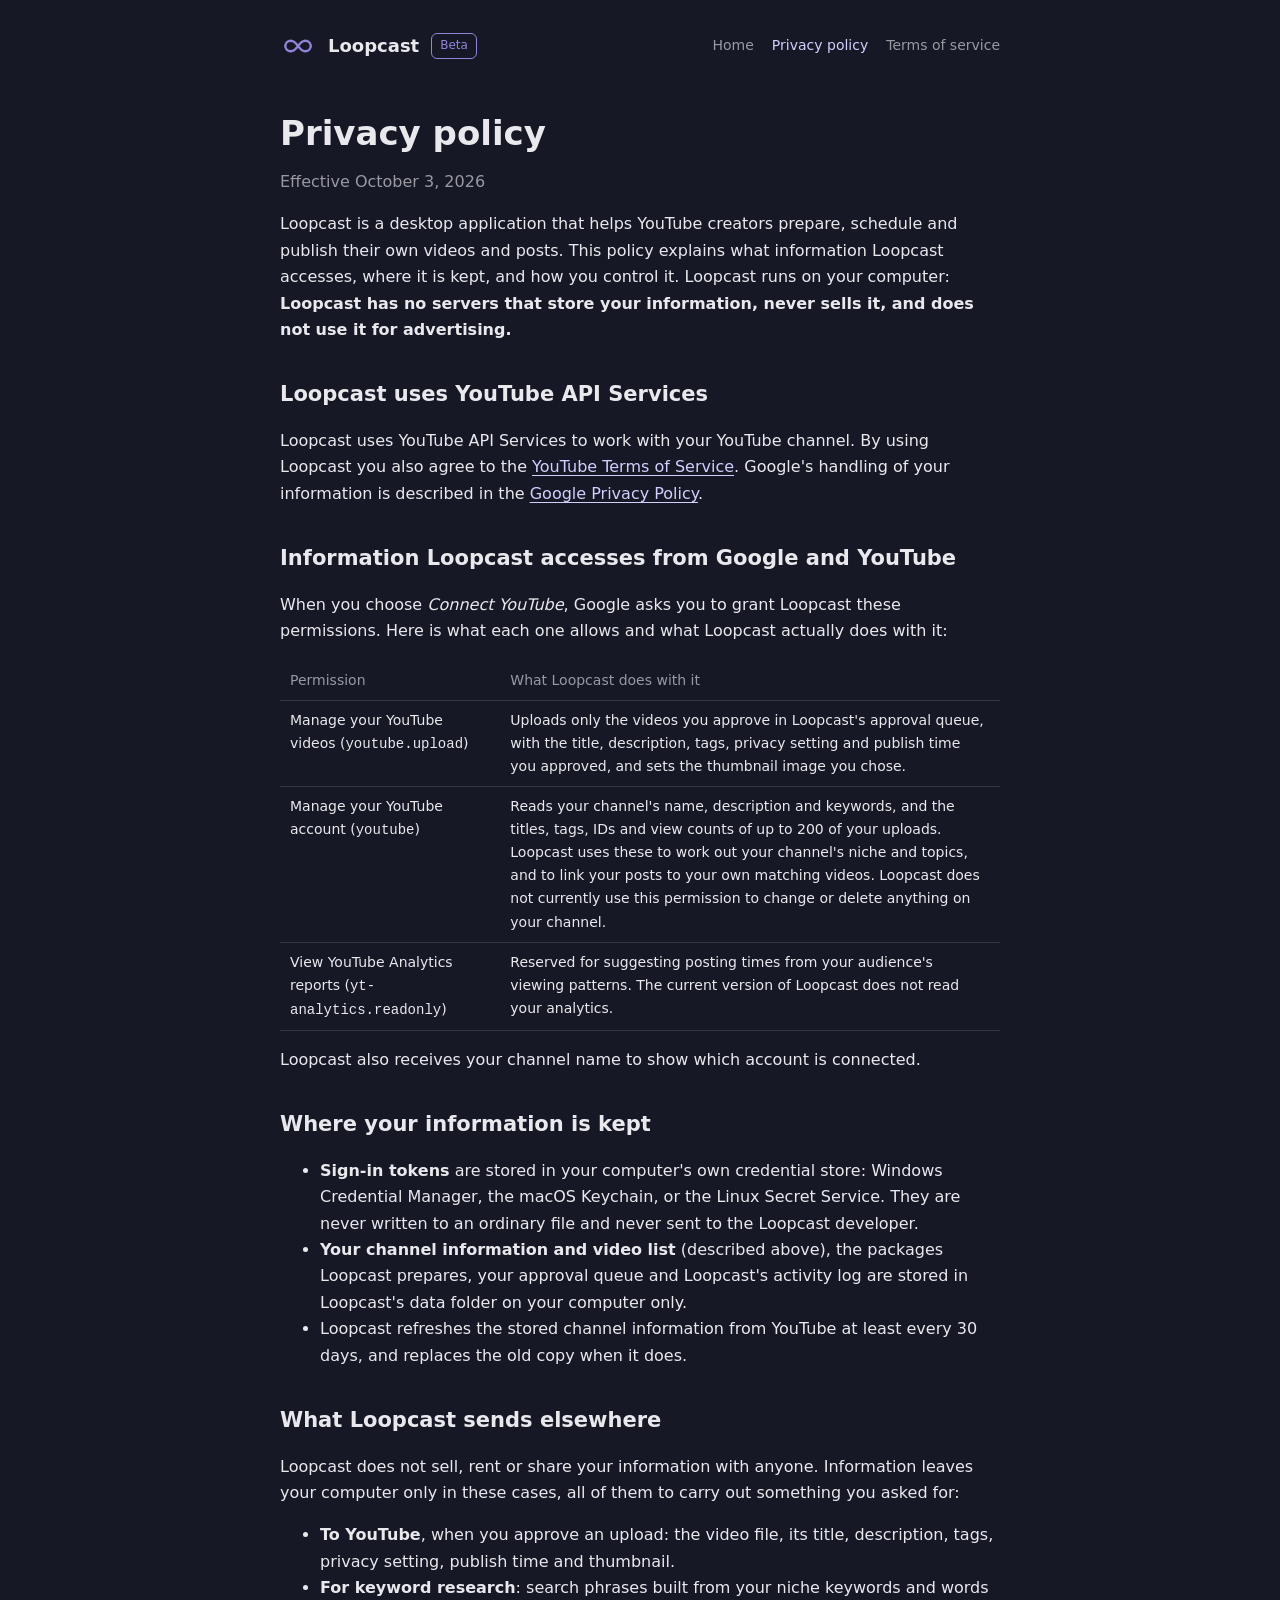
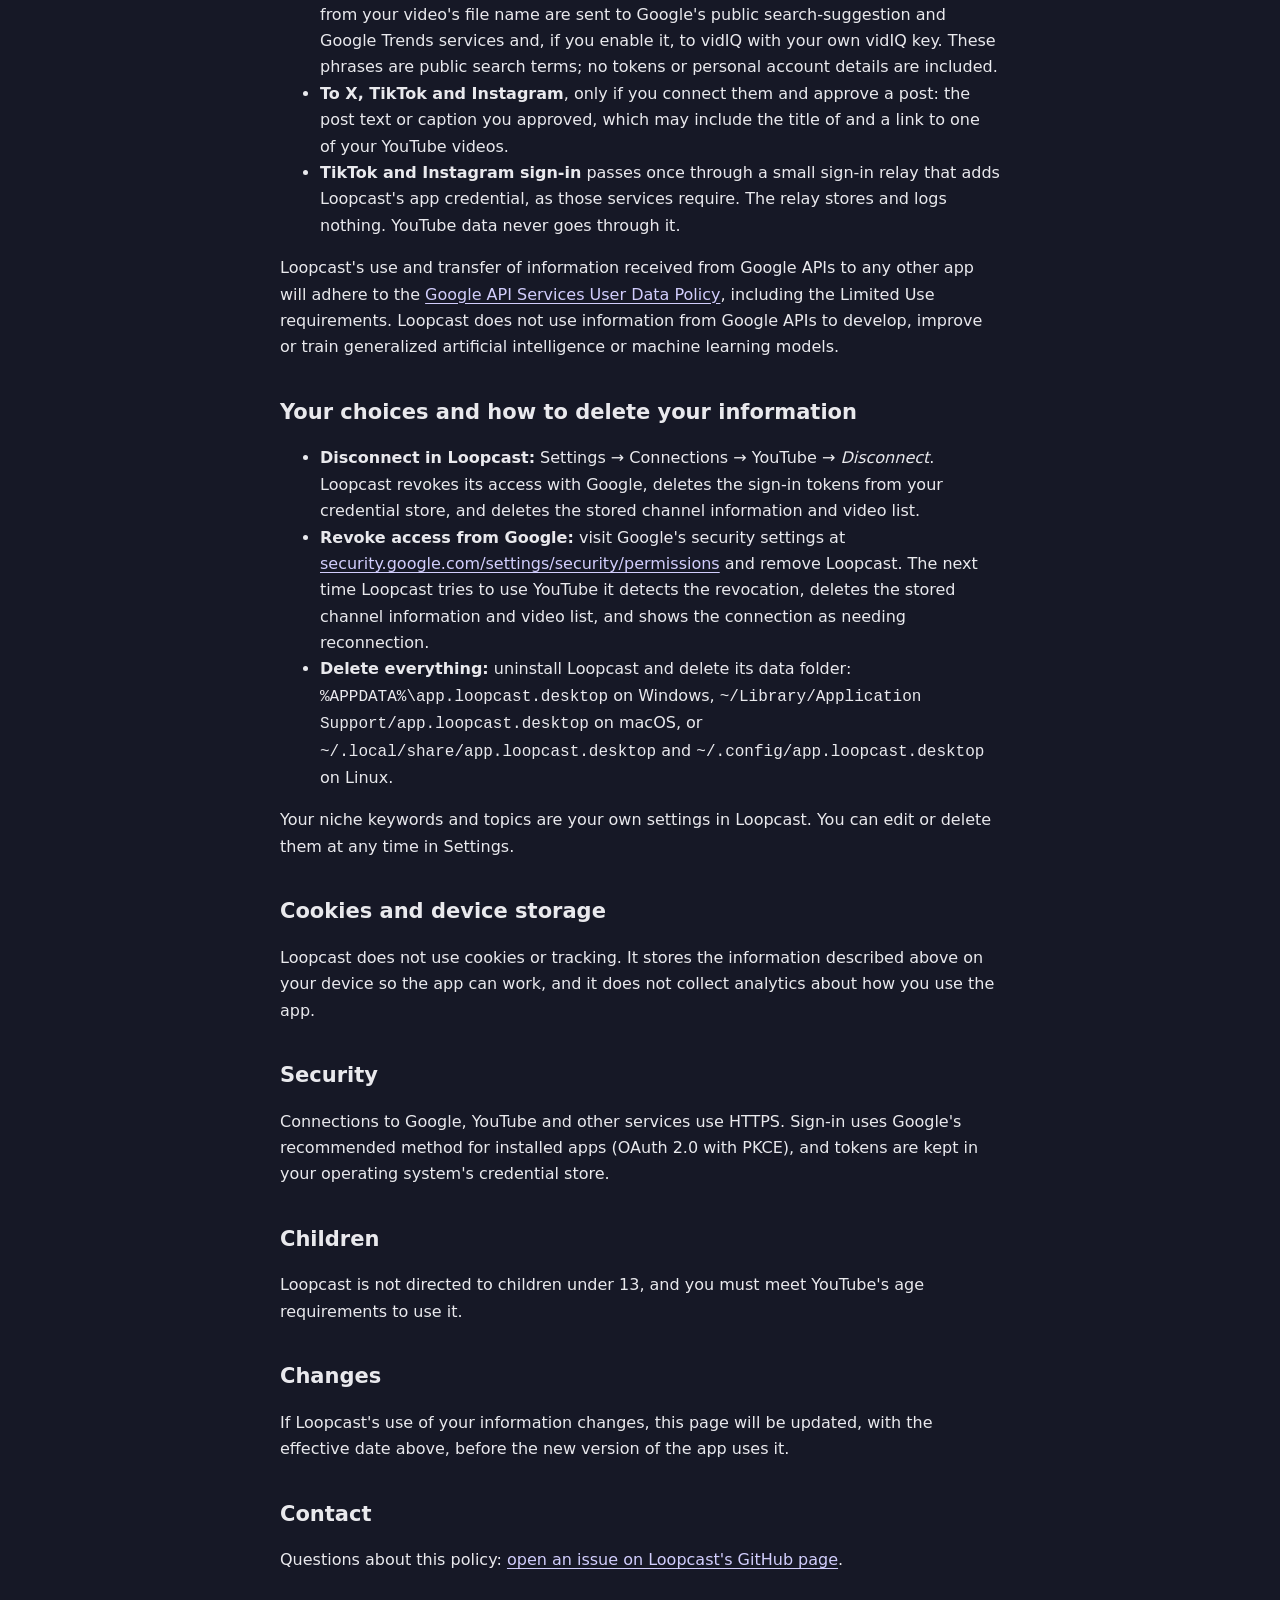
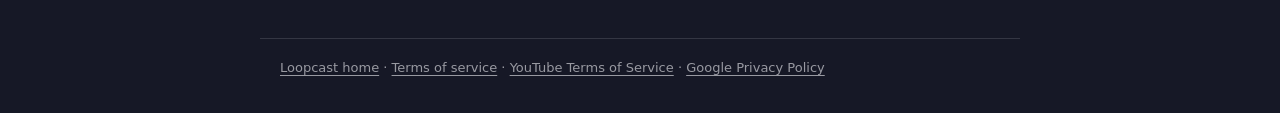
==== docs/privacy/index.html @ 0254b3d3 "Add homepage, privacy policy and terms of service for GitHub Pages Co-Authored-By: Claude Opus 5.5 <" ====
<!doctype html>
<html lang="en">
<head>
<meta charset="utf-8">
<meta name="viewport" content="width=device-width, initial-scale=1">
<title>Privacy policy: Loopcast</title>
<link rel="icon" href="../loopcast-logo-120.png">
<link rel="stylesheet" href="../style.css">
</head>
<body>
<header>
  <img src="../loopcast-logo-120.png" alt="Loopcast logo">
  <a class="name" href="../">Loopcast</a> <span class="beta">Beta</span>
  <nav><a href="../">Home</a><a href="./" aria-current="page">Privacy policy</a><a href="../terms/">Terms of service</a></nav>
</header>
<main>
  <h1>Privacy policy</h1>
  <p class="muted">Effective October 3, 2026</p>

  <p>Loopcast is a desktop application that helps YouTube creators prepare, schedule and publish their own videos and posts. This policy explains what information Loopcast accesses, where it is kept, and how you control it. Loopcast runs on your computer: <strong>Loopcast has no servers that store your information, never sells it, and does not use it for advertising.</strong></p>

  <h2>Loopcast uses YouTube API Services</h2>
  <p>Loopcast uses YouTube API Services to work with your YouTube channel. By using Loopcast you also agree to the <a href="https://www.youtube.com/t/terms">YouTube Terms of Service</a>. Google's handling of your information is described in the <a href="http://www.google.com/policies/privacy">Google Privacy Policy</a>.</p>

  <h2>Information Loopcast accesses from Google and YouTube</h2>
  <p>When you choose <em>Connect YouTube</em>, Google asks you to grant Loopcast these permissions. Here is what each one allows and what Loopcast actually does with it:</p>
  <table>
    <tr><th>Permission</th><th>What Loopcast does with it</th></tr>
    <tr><td>Manage your YouTube videos (<code>youtube.upload</code>)</td><td>Uploads only the videos you approve in Loopcast's approval queue, with the title, description, tags, privacy setting and publish time you approved, and sets the thumbnail image you chose.</td></tr>
    <tr><td>Manage your YouTube account (<code>youtube</code>)</td><td>Reads your channel's name, description and keywords, and the titles, tags, IDs and view counts of up to 200 of your uploads. Loopcast uses these to work out your channel's niche and topics, and to link your posts to your own matching videos. Loopcast does not currently use this permission to change or delete anything on your channel.</td></tr>
    <tr><td>View YouTube Analytics reports (<code>yt-analytics.readonly</code>)</td><td>Reserved for suggesting posting times from your audience's viewing patterns. The current version of Loopcast does not read your analytics.</td></tr>
  </table>
  <p>Loopcast also receives your channel name to show which account is connected.</p>

  <h2>Where your information is kept</h2>
  <ul>
    <li><strong>Sign-in tokens</strong> are stored in your computer's own credential store: Windows Credential Manager, the macOS Keychain, or the Linux Secret Service. They are never written to an ordinary file and never sent to the Loopcast developer.</li>
    <li><strong>Your channel information and video list</strong> (described above), the packages Loopcast prepares, your approval queue and Loopcast's activity log are stored in Loopcast's data folder on your computer only.</li>
    <li>Loopcast refreshes the stored channel information from YouTube at least every 30 days, and replaces the old copy when it does.</li>
  </ul>

  <h2>What Loopcast sends elsewhere</h2>
  <p>Loopcast does not sell, rent or share your information with anyone. Information leaves your computer only in these cases, all of them to carry out something you asked for:</p>
  <ul>
    <li><strong>To YouTube</strong>, when you approve an upload: the video file, its title, description, tags, privacy setting, publish time and thumbnail.</li>
    <li><strong>For keyword research</strong>: search phrases built from your niche keywords and words from your video's file name are sent to Google's public search-suggestion and Google Trends services and, if you enable it, to vidIQ with your own vidIQ key. These phrases are public search terms; no tokens or personal account details are included.</li>
    <li><strong>To X, TikTok and Instagram</strong>, only if you connect them and approve a post: the post text or caption you approved, which may include the title of and a link to one of your YouTube videos.</li>
    <li><strong>TikTok and Instagram sign-in</strong> passes once through a small sign-in relay that adds Loopcast's app credential, as those services require. The relay stores and logs nothing. YouTube data never goes through it.</li>
  </ul>
  <p>Loopcast's use and transfer of information received from Google APIs to any other app will adhere to the <a href="https://developers.google.com/terms/api-services-user-data-policy">Google API Services User Data Policy</a>, including the Limited Use requirements. Loopcast does not use information from Google APIs to develop, improve or train generalized artificial intelligence or machine learning models.</p>

  <h2>Your choices and how to delete your information</h2>
  <ul>
    <li><strong>Disconnect in Loopcast:</strong> Settings → Connections → YouTube → <em>Disconnect</em>. Loopcast revokes its access with Google, deletes the sign-in tokens from your credential store, and deletes the stored channel information and video list.</li>
    <li><strong>Revoke access from Google:</strong> visit Google's security settings at <a href="https://security.google.com/settings/security/permissions">security.google.com/settings/security/permissions</a> and remove Loopcast. The next time Loopcast tries to use YouTube it detects the revocation, deletes the stored channel information and video list, and shows the connection as needing reconnection.</li>
    <li><strong>Delete everything:</strong> uninstall Loopcast and delete its data folder: <code>%APPDATA%\app.loopcast.desktop</code> on Windows, <code>~/Library/Application Support/app.loopcast.desktop</code> on macOS, or <code>~/.local/share/app.loopcast.desktop</code> and <code>~/.config/app.loopcast.desktop</code> on Linux.</li>
  </ul>
  <p>Your niche keywords and topics are your own settings in Loopcast. You can edit or delete them at any time in Settings.</p>

  <h2>Cookies and device storage</h2>
  <p>Loopcast does not use cookies or tracking. It stores the information described above on your device so the app can work, and it does not collect analytics about how you use the app.</p>

  <h2>Security</h2>
  <p>Connections to Google, YouTube and other services use HTTPS. Sign-in uses Google's recommended method for installed apps (OAuth 2.0 with PKCE), and tokens are kept in your operating system's credential store.</p>

  <h2>Children</h2>
  <p>Loopcast is not directed to children under 13, and you must meet YouTube's age requirements to use it.</p>

  <h2>Changes</h2>
  <p>If Loopcast's use of your information changes, this page will be updated, with the effective date above, before the new version of the app uses it.</p>

  <h2>Contact</h2>
  <p>Questions about this policy: <a href="https://github.com/crystallyons89-ai/loopcast-releases/issues">open an issue on Loopcast's GitHub page</a>.</p>
</main>
<footer>
  <a href="../">Loopcast home</a> · <a href="../terms/">Terms of service</a> · <a href="https://www.youtube.com/t/terms">YouTube Terms of Service</a> · <a href="http://www.google.com/policies/privacy">Google Privacy Policy</a>
</footer>
</body>
</html>
---- docs/style.css ----
:root {
  --bg: #161826; --surface: #232532; --text: #e9e9ed; --muted: color-mix(in srgb, #e9e9ed 62%, transparent);
  --accent: #9184d9; --accent-300: #d2cefd; --line: color-mix(in srgb, #e9e9ed 14%, transparent);
}
* { box-sizing: border-box; }
html { color-scheme: dark; }
body { margin: 0; background: var(--bg); color: var(--text); font: 16px/1.65 Inter, system-ui, -apple-system, "Segoe UI", sans-serif; }
a { color: var(--accent-300); text-underline-offset: 3px; }
header, main, footer { max-width: 760px; margin: 0 auto; padding: 0 20px; }
header { display: flex; align-items: center; gap: 12px; padding-top: 28px; padding-bottom: 8px; }
header img { width: 36px; height: 36px; border-radius: 8px; }
header .name { font-weight: 600; font-size: 18px; color: var(--text); text-decoration: none; }
header nav { margin-left: auto; display: flex; gap: 18px; font-size: 14px; flex-wrap: wrap; }
header nav a { color: var(--muted); text-decoration: none; }
header nav a:hover, header nav a[aria-current] { color: var(--accent-300); }
.beta { font-size: 12px; padding: 2px 8px; border: 1px solid var(--accent); color: var(--accent); border-radius: 6px; }
main { padding-top: 24px; padding-bottom: 48px; }
h1 { font-weight: 600; font-size: 34px; line-height: 1.15; margin: 18px 0 8px; }
h2 { font-weight: 600; font-size: 21px; margin: 34px 0 8px; }
h3 { font-weight: 600; font-size: 17px; margin: 22px 0 6px; }
.lede { color: var(--muted); font-size: 18px; }
.cta { display: inline-block; margin: 18px 10px 0 0; padding: 10px 18px; border-radius: 8px; border: 1px solid var(--accent); color: var(--accent-300); text-decoration: none; font-weight: 500; }
.cta:hover { background: color-mix(in srgb, var(--accent) 14%, transparent); }
.card { background: var(--surface); border: 1px solid var(--line); border-radius: 10px; padding: 14px 18px; margin: 12px 0; }
table { width: 100%; border-collapse: collapse; font-size: 14px; margin: 10px 0; }
th, td { text-align: left; vertical-align: top; padding: 8px 10px; border-bottom: 1px solid var(--line); }
th { color: var(--muted); font-weight: 500; }
.muted { color: var(--muted); }
footer { padding-bottom: 40px; color: var(--muted); font-size: 13px; border-top: 1px solid var(--line); padding-top: 18px; }
footer a { color: var(--muted); }
@media (max-width: 560px) { h1 { font-size: 28px; } header nav { width: 100%; margin-left: 0; } }
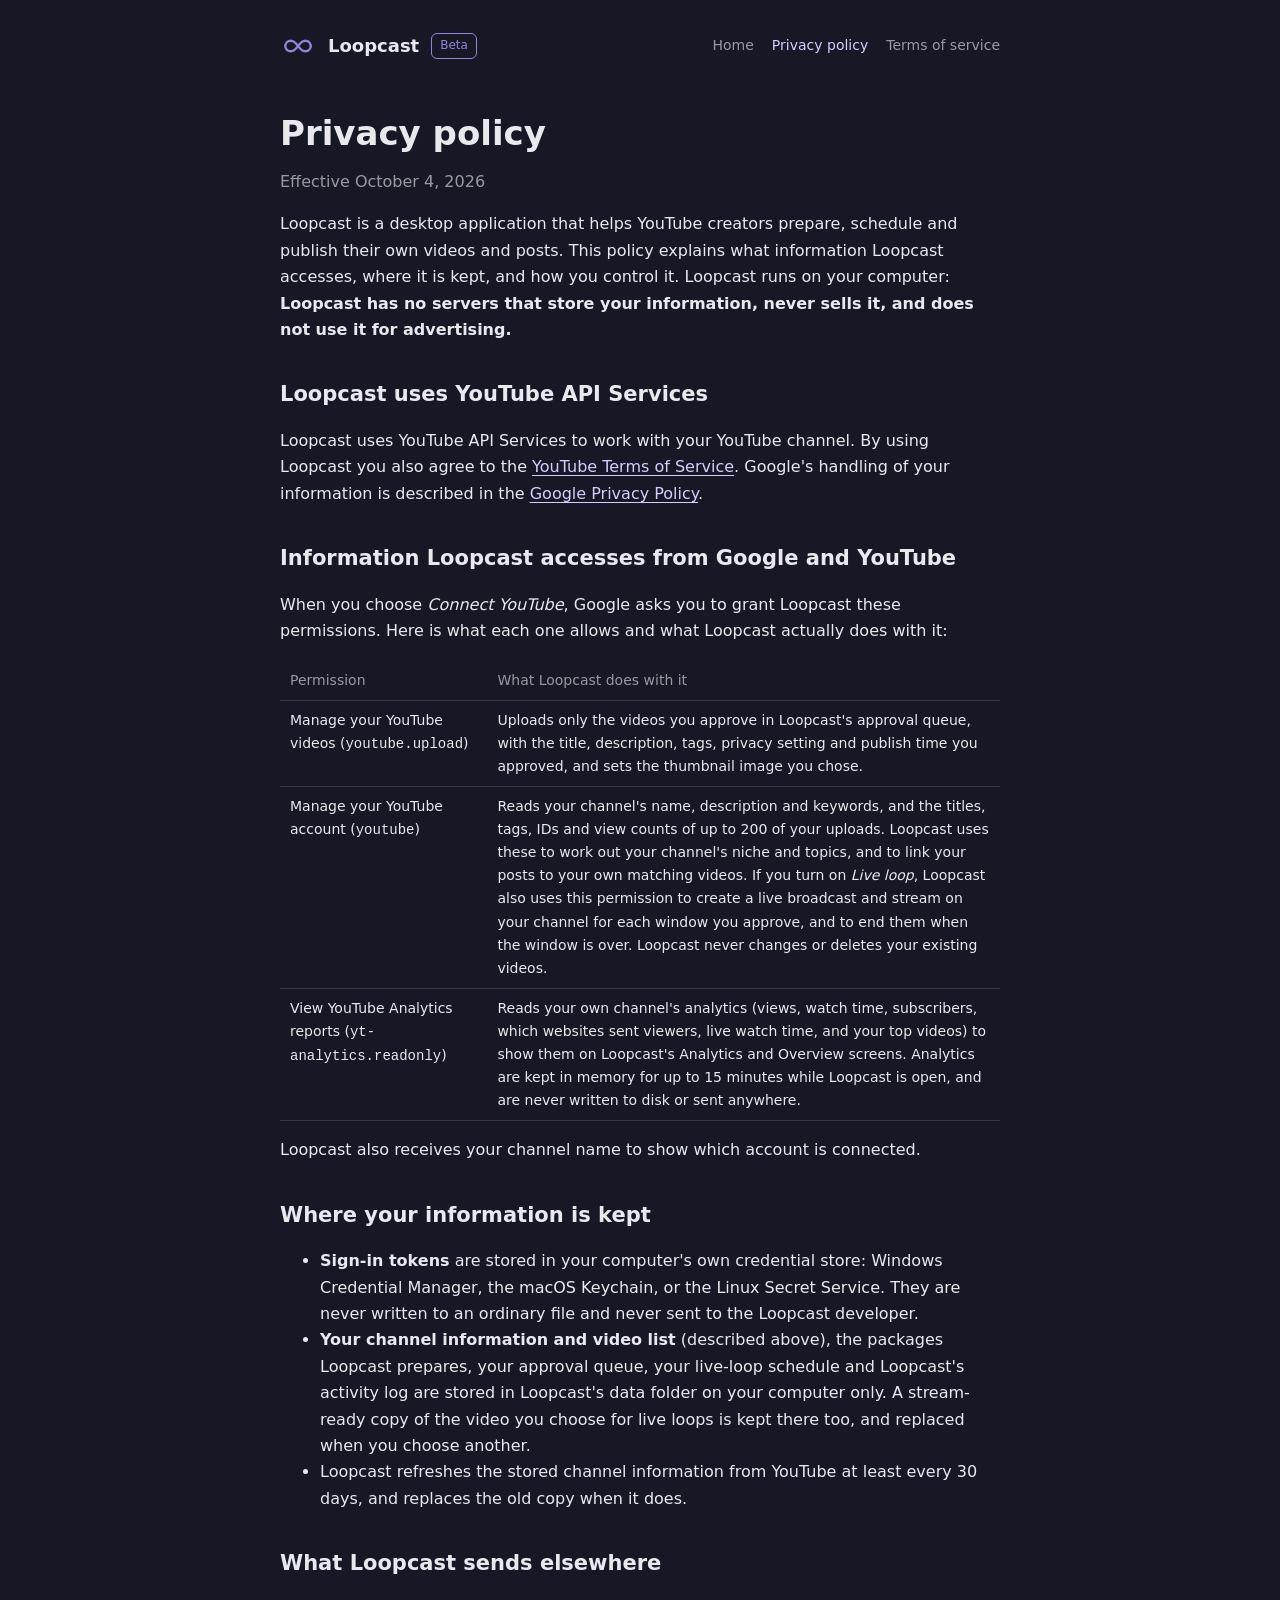
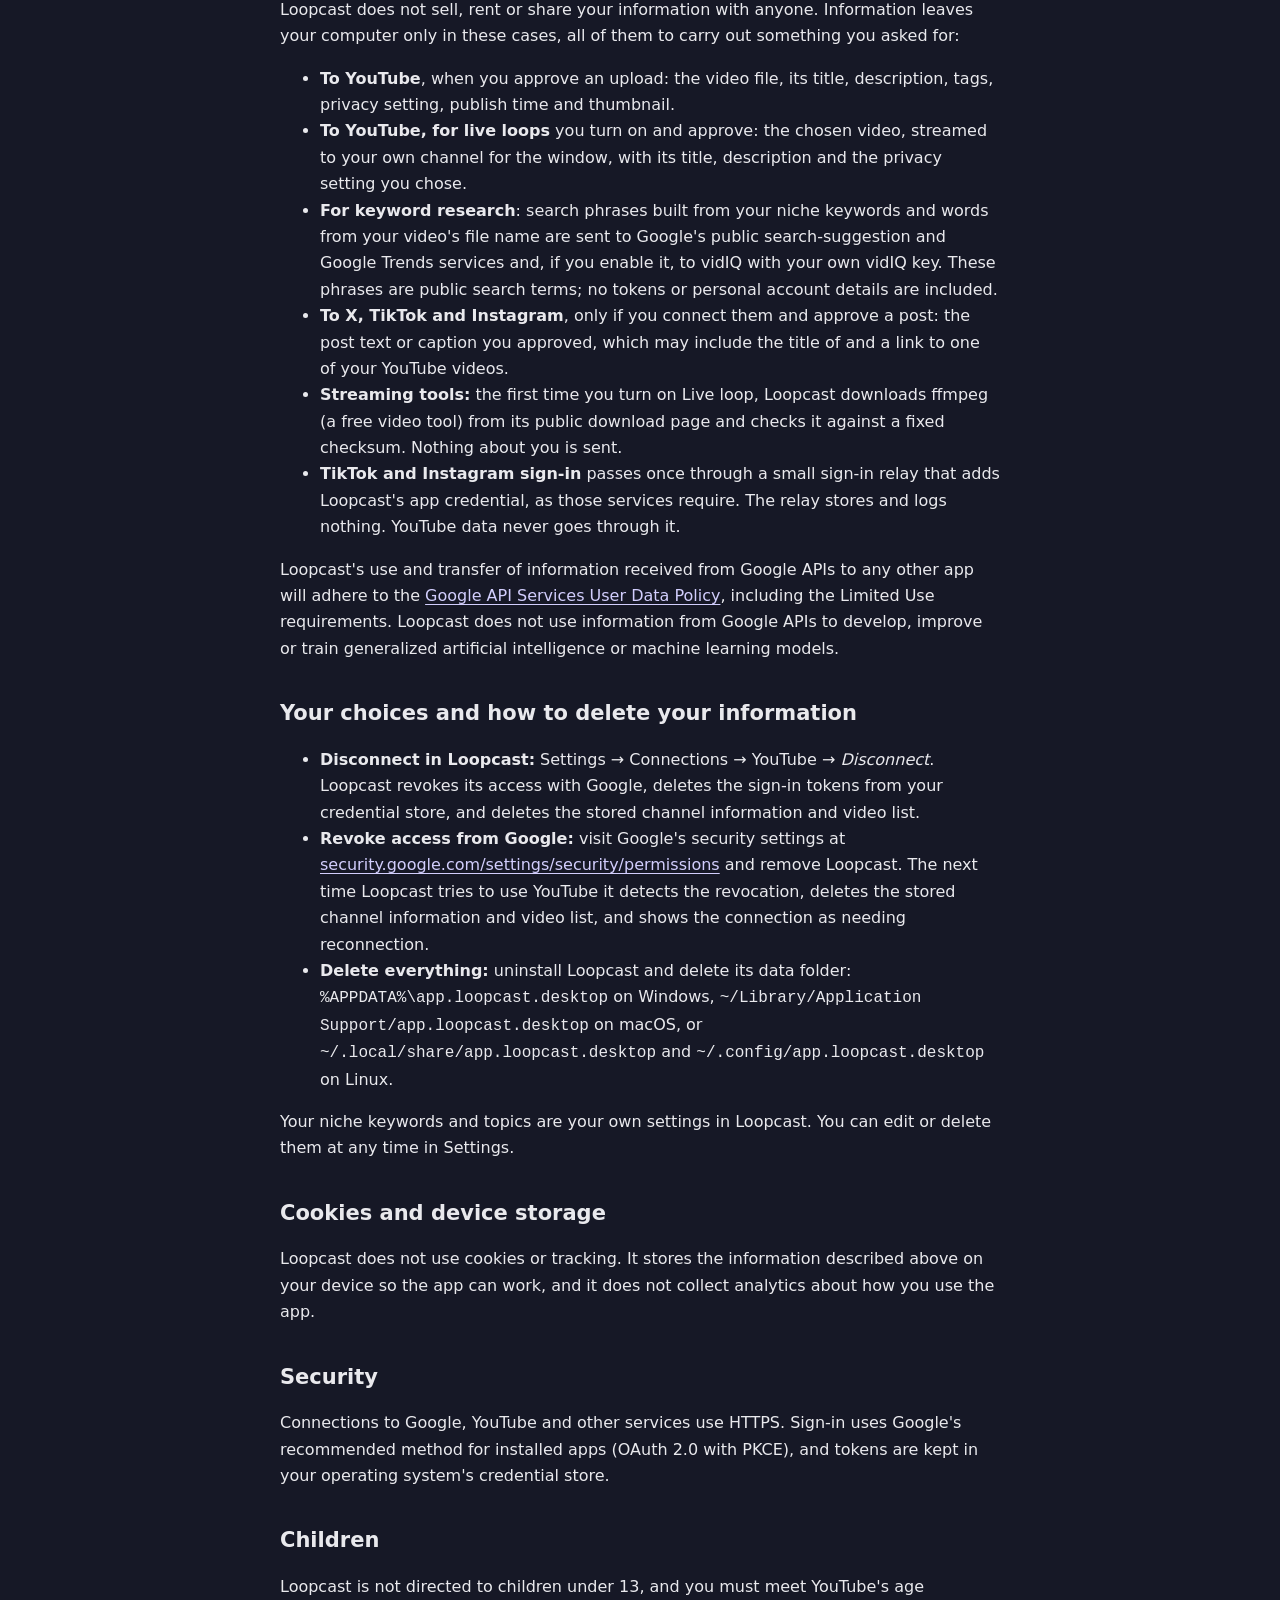
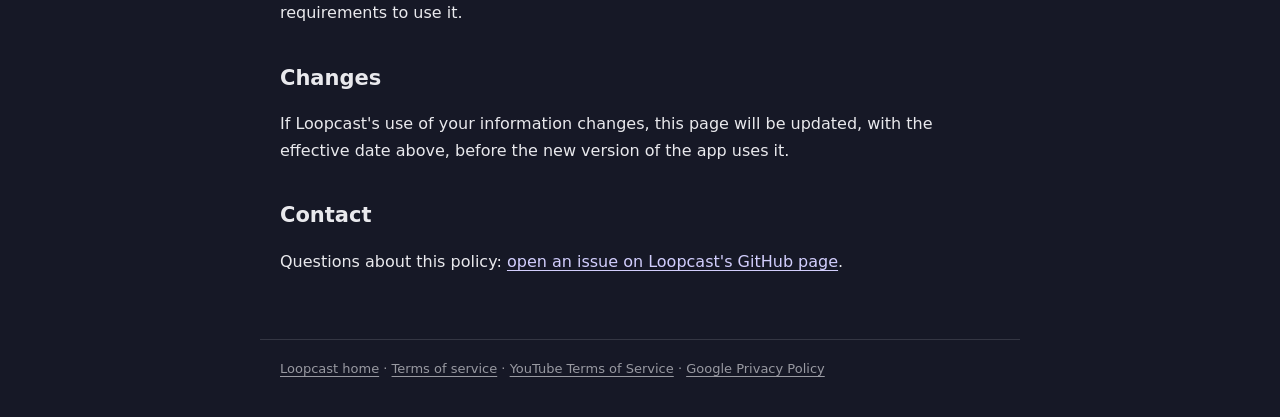
==== commit ebdc244e: "Privacy policy and homepage: live loops and analytics Co-Authored-By: Claude Opus 5.5 <noreply@anthr" ====
--- a/docs/privacy/index.html
+++ b/docs/privacy/index.html
@@ -15,7 +15,7 @@
 </header>
 <main>
   <h1>Privacy policy</h1>
-  <p class="muted">Effective October 3, 2026</p>
+  <p class="muted">Effective October 4, 2026</p>
 
   <p>Loopcast is a desktop application that helps YouTube creators prepare, schedule and publish their own videos and posts. This policy explains what information Loopcast accesses, where it is kept, and how you control it. Loopcast runs on your computer: <strong>Loopcast has no servers that store your information, never sells it, and does not use it for advertising.</strong></p>
 
@@ -27,15 +27,15 @@
   <table>
     <tr><th>Permission</th><th>What Loopcast does with it</th></tr>
     <tr><td>Manage your YouTube videos (<code>youtube.upload</code>)</td><td>Uploads only the videos you approve in Loopcast's approval queue, with the title, description, tags, privacy setting and publish time you approved, and sets the thumbnail image you chose.</td></tr>
-    <tr><td>Manage your YouTube account (<code>youtube</code>)</td><td>Reads your channel's name, description and keywords, and the titles, tags, IDs and view counts of up to 200 of your uploads. Loopcast uses these to work out your channel's niche and topics, and to link your posts to your own matching videos. Loopcast does not currently use this permission to change or delete anything on your channel.</td></tr>
-    <tr><td>View YouTube Analytics reports (<code>yt-analytics.readonly</code>)</td><td>Reserved for suggesting posting times from your audience's viewing patterns. The current version of Loopcast does not read your analytics.</td></tr>
+    <tr><td>Manage your YouTube account (<code>youtube</code>)</td><td>Reads your channel's name, description and keywords, and the titles, tags, IDs and view counts of up to 200 of your uploads. Loopcast uses these to work out your channel's niche and topics, and to link your posts to your own matching videos. If you turn on <em>Live loop</em>, Loopcast also uses this permission to create a live broadcast and stream on your channel for each window you approve, and to end them when the window is over. Loopcast never changes or deletes your existing videos.</td></tr>
+    <tr><td>View YouTube Analytics reports (<code>yt-analytics.readonly</code>)</td><td>Reads your own channel's analytics (views, watch time, subscribers, which websites sent viewers, live watch time, and your top videos) to show them on Loopcast's Analytics and Overview screens. Analytics are kept in memory for up to 15 minutes while Loopcast is open, and are never written to disk or sent anywhere.</td></tr>
   </table>
   <p>Loopcast also receives your channel name to show which account is connected.</p>
 
   <h2>Where your information is kept</h2>
   <ul>
     <li><strong>Sign-in tokens</strong> are stored in your computer's own credential store: Windows Credential Manager, the macOS Keychain, or the Linux Secret Service. They are never written to an ordinary file and never sent to the Loopcast developer.</li>
-    <li><strong>Your channel information and video list</strong> (described above), the packages Loopcast prepares, your approval queue and Loopcast's activity log are stored in Loopcast's data folder on your computer only.</li>
+    <li><strong>Your channel information and video list</strong> (described above), the packages Loopcast prepares, your approval queue, your live-loop schedule and Loopcast's activity log are stored in Loopcast's data folder on your computer only. A stream-ready copy of the video you choose for live loops is kept there too, and replaced when you choose another.</li>
     <li>Loopcast refreshes the stored channel information from YouTube at least every 30 days, and replaces the old copy when it does.</li>
   </ul>
 
@@ -43,8 +43,10 @@
   <p>Loopcast does not sell, rent or share your information with anyone. Information leaves your computer only in these cases, all of them to carry out something you asked for:</p>
   <ul>
     <li><strong>To YouTube</strong>, when you approve an upload: the video file, its title, description, tags, privacy setting, publish time and thumbnail.</li>
+    <li><strong>To YouTube, for live loops</strong> you turn on and approve: the chosen video, streamed to your own channel for the window, with its title, description and the privacy setting you chose.</li>
     <li><strong>For keyword research</strong>: search phrases built from your niche keywords and words from your video's file name are sent to Google's public search-suggestion and Google Trends services and, if you enable it, to vidIQ with your own vidIQ key. These phrases are public search terms; no tokens or personal account details are included.</li>
     <li><strong>To X, TikTok and Instagram</strong>, only if you connect them and approve a post: the post text or caption you approved, which may include the title of and a link to one of your YouTube videos.</li>
+    <li><strong>Streaming tools:</strong> the first time you turn on Live loop, Loopcast downloads ffmpeg (a free video tool) from its public download page and checks it against a fixed checksum. Nothing about you is sent.</li>
     <li><strong>TikTok and Instagram sign-in</strong> passes once through a small sign-in relay that adds Loopcast's app credential, as those services require. The relay stores and logs nothing. YouTube data never goes through it.</li>
   </ul>
   <p>Loopcast's use and transfer of information received from Google APIs to any other app will adhere to the <a href="https://developers.google.com/terms/api-services-user-data-policy">Google API Services User Data Policy</a>, including the Limited Use requirements. Loopcast does not use information from Google APIs to develop, improve or train generalized artificial intelligence or machine learning models.</p>
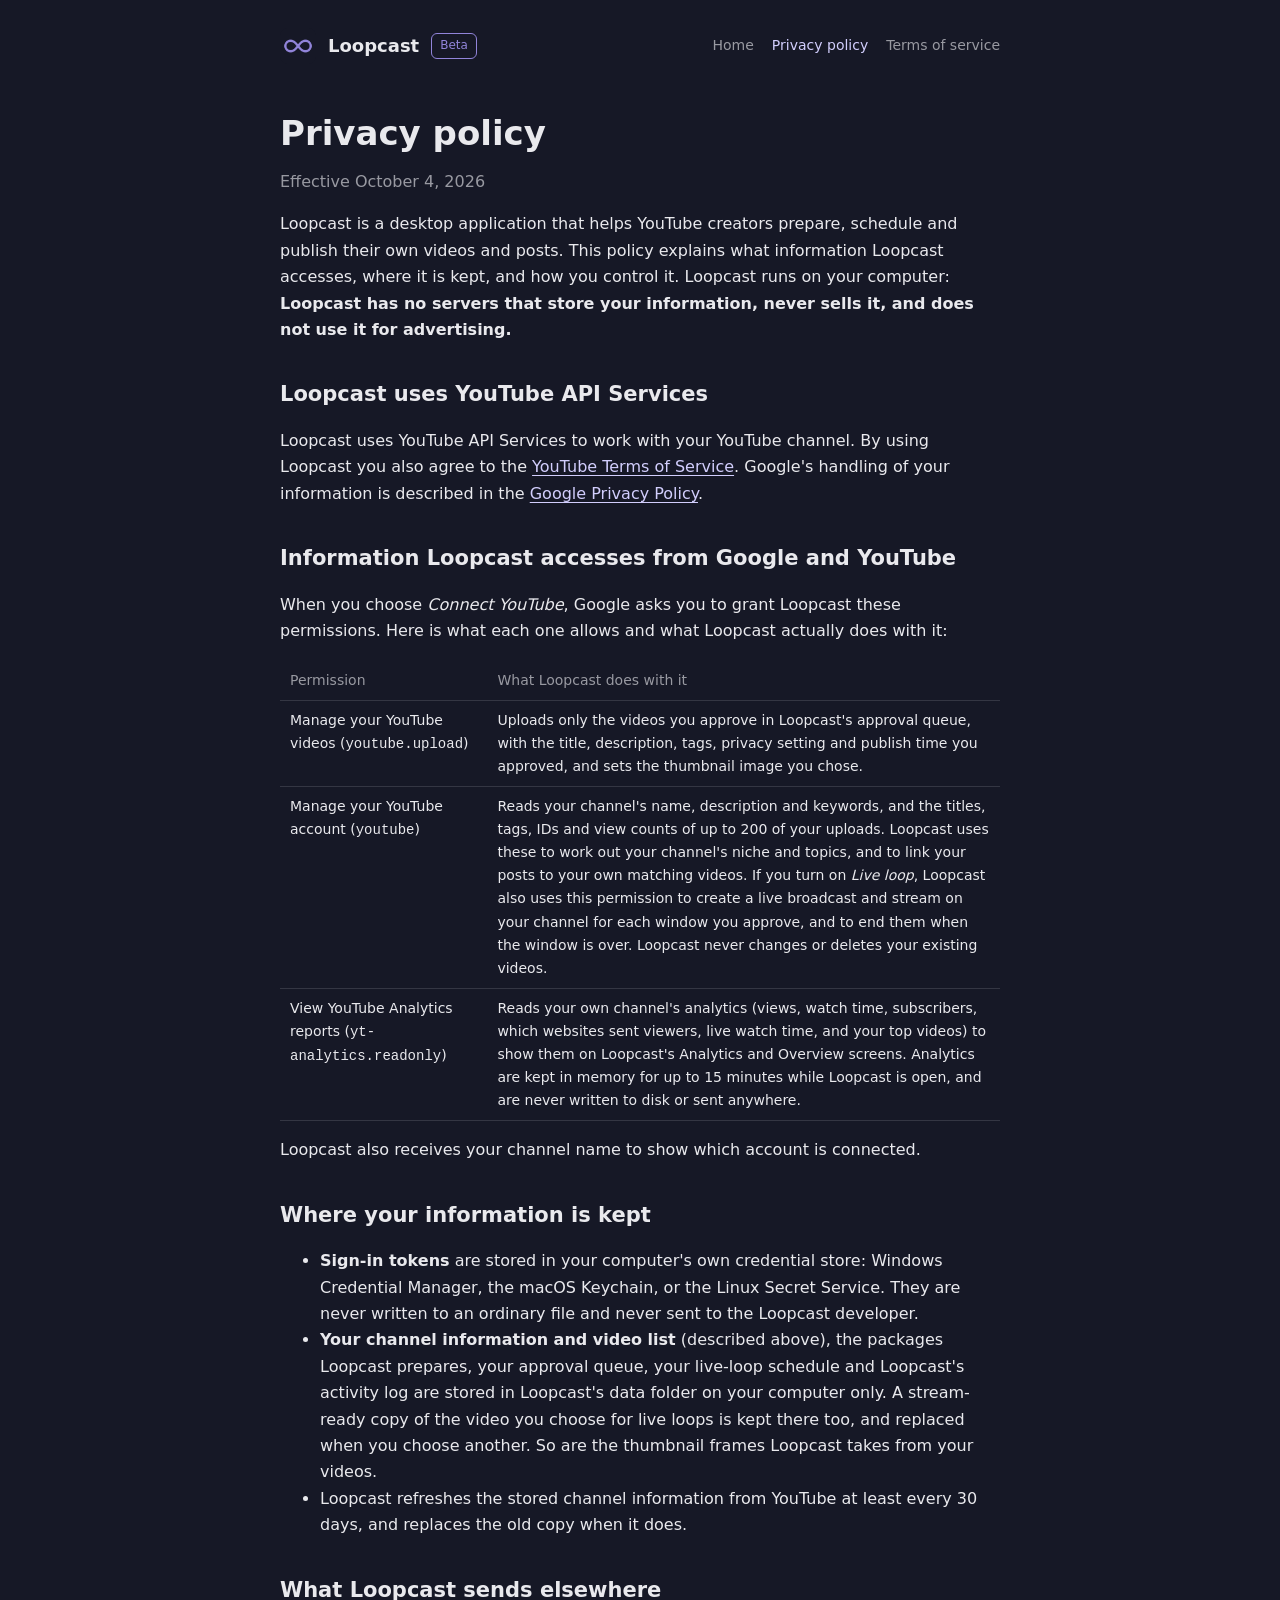
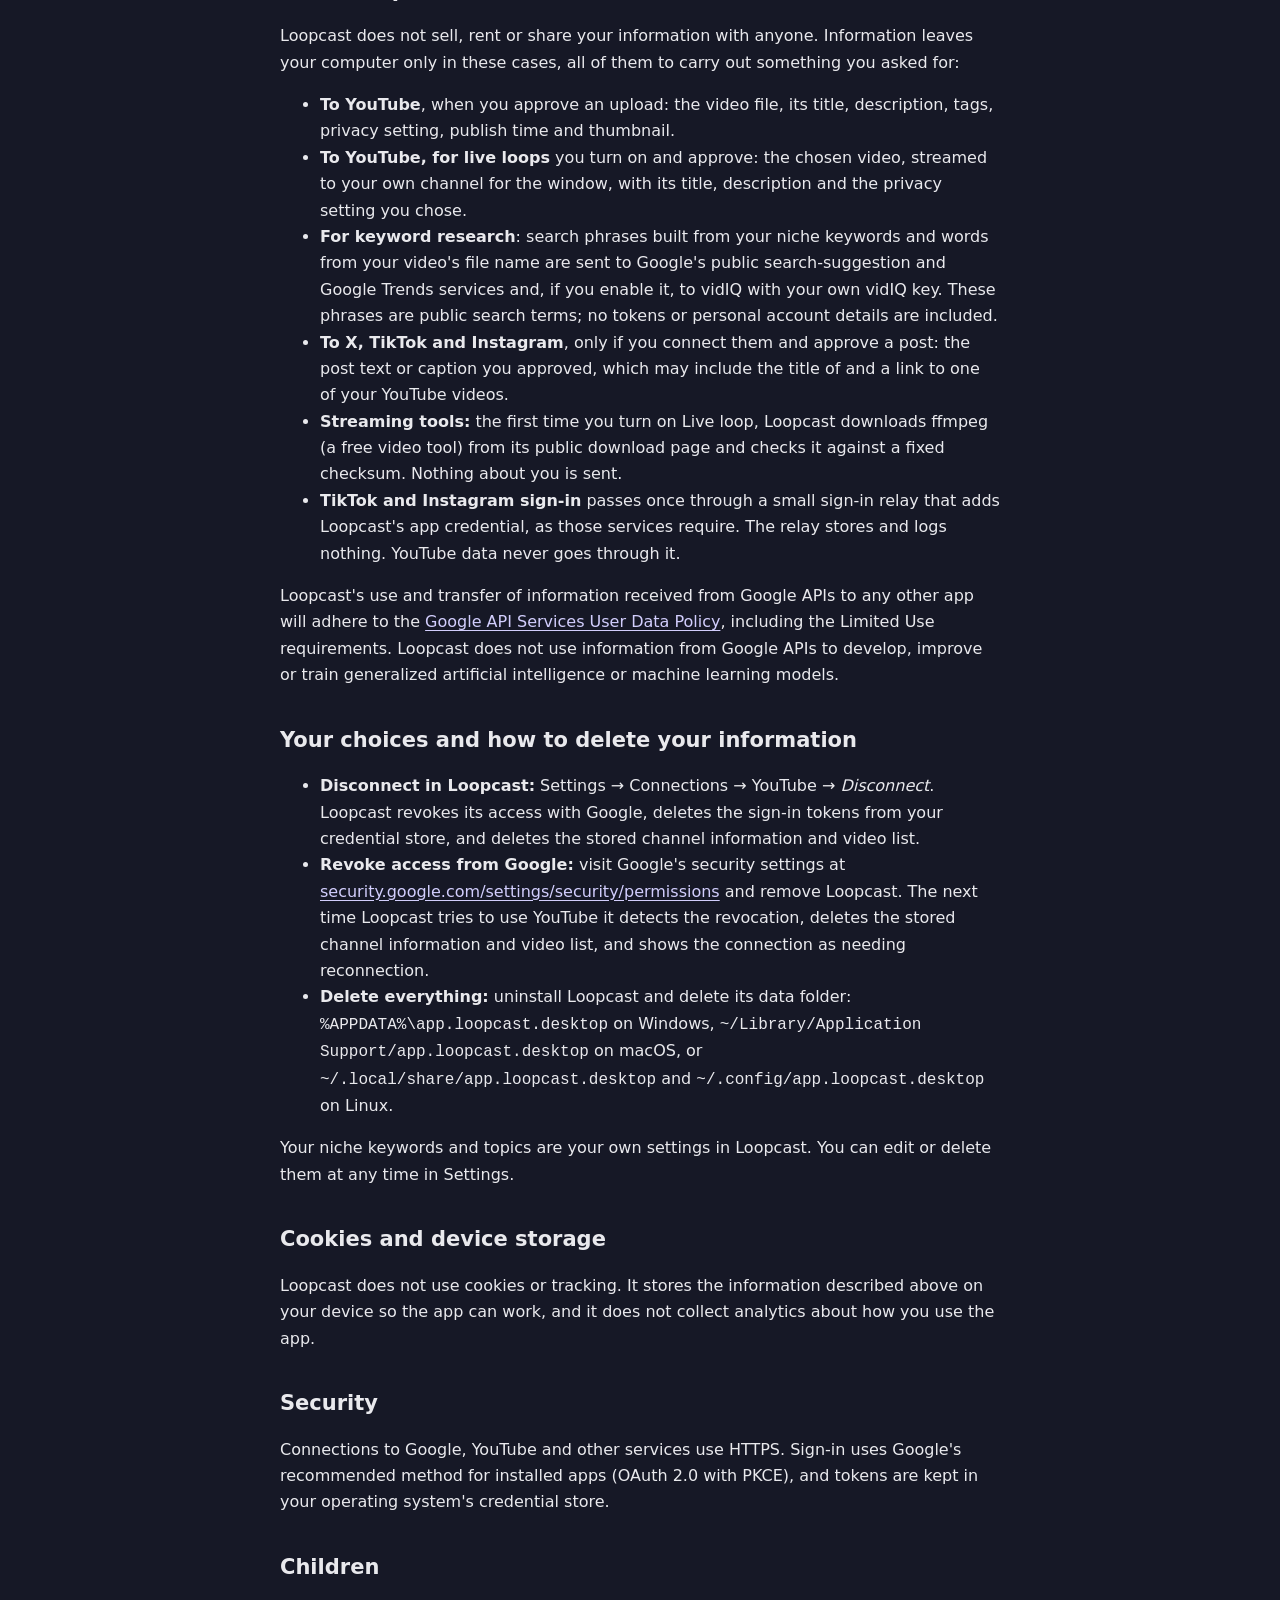
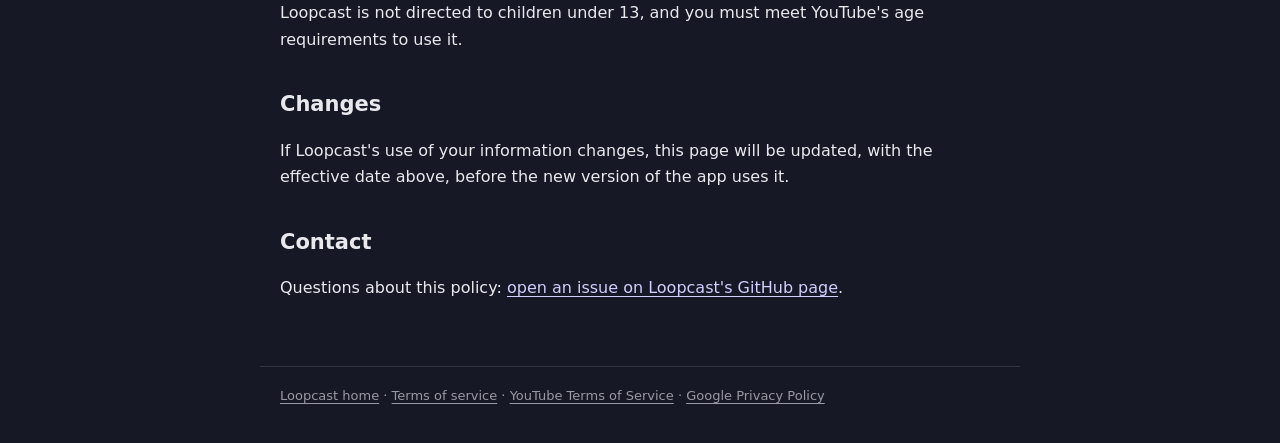
==== commit a32b2c10: "Privacy policy: thumbnail frames are stored locally Co-Authored-By: Claude Opus 5.5 <noreply@anthrop" ====
--- a/docs/privacy/index.html
+++ b/docs/privacy/index.html
@@ -35,7 +35,7 @@
   <h2>Where your information is kept</h2>
   <ul>
     <li><strong>Sign-in tokens</strong> are stored in your computer's own credential store: Windows Credential Manager, the macOS Keychain, or the Linux Secret Service. They are never written to an ordinary file and never sent to the Loopcast developer.</li>
-    <li><strong>Your channel information and video list</strong> (described above), the packages Loopcast prepares, your approval queue, your live-loop schedule and Loopcast's activity log are stored in Loopcast's data folder on your computer only. A stream-ready copy of the video you choose for live loops is kept there too, and replaced when you choose another.</li>
+    <li><strong>Your channel information and video list</strong> (described above), the packages Loopcast prepares, your approval queue, your live-loop schedule and Loopcast's activity log are stored in Loopcast's data folder on your computer only. A stream-ready copy of the video you choose for live loops is kept there too, and replaced when you choose another. So are the thumbnail frames Loopcast takes from your videos.</li>
     <li>Loopcast refreshes the stored channel information from YouTube at least every 30 days, and replaces the old copy when it does.</li>
   </ul>
 
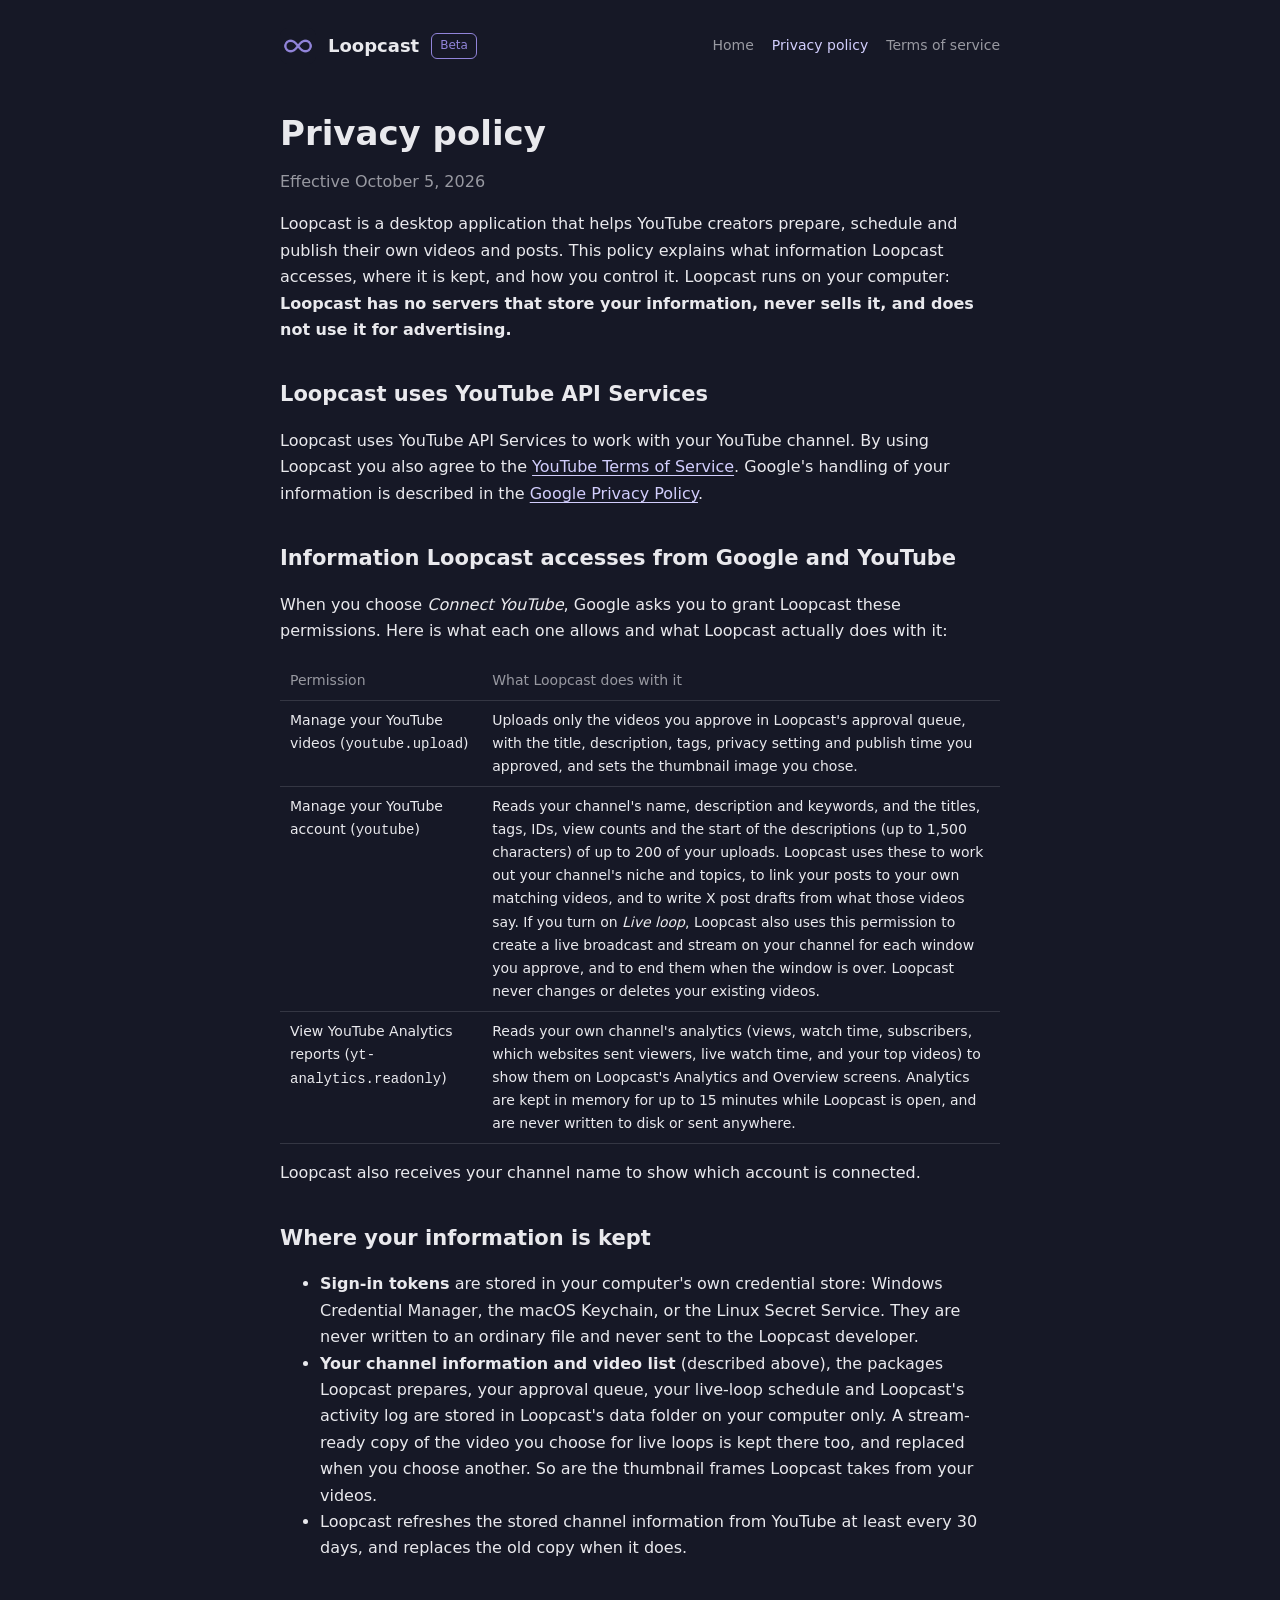
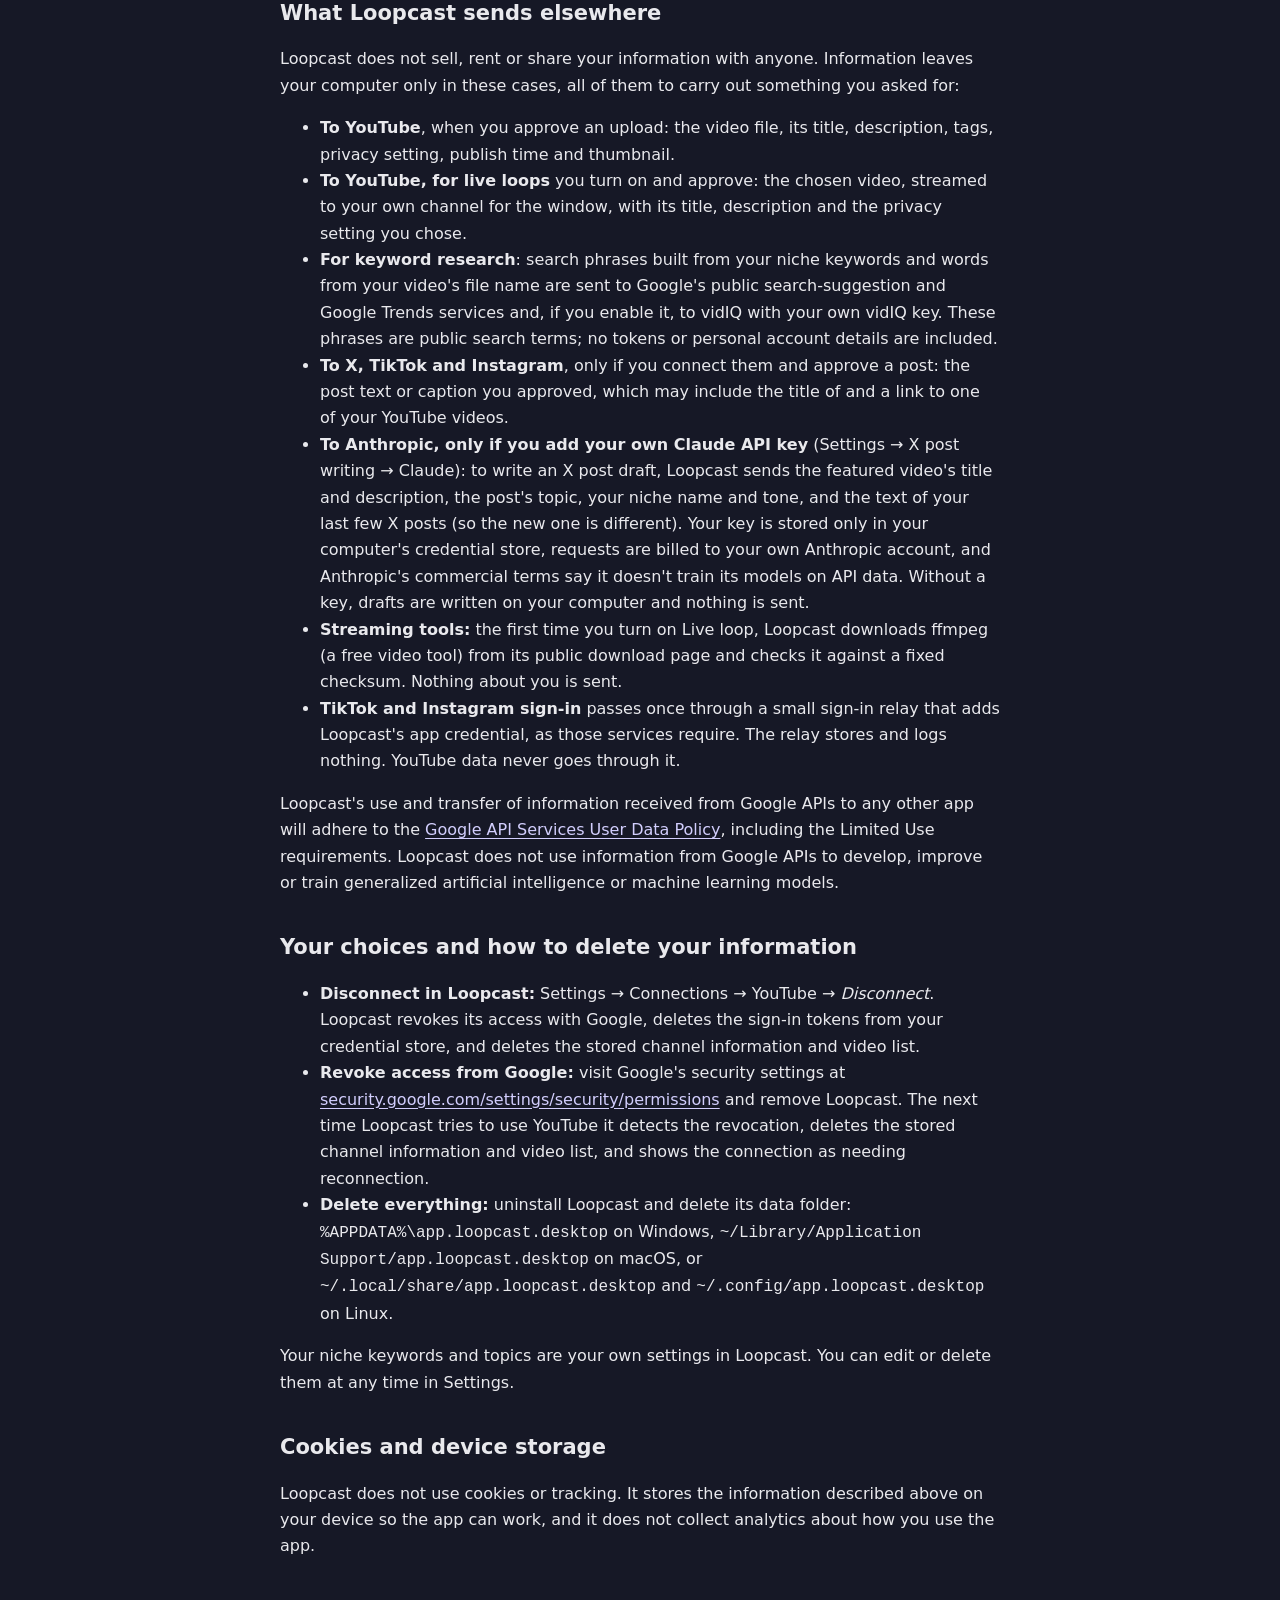
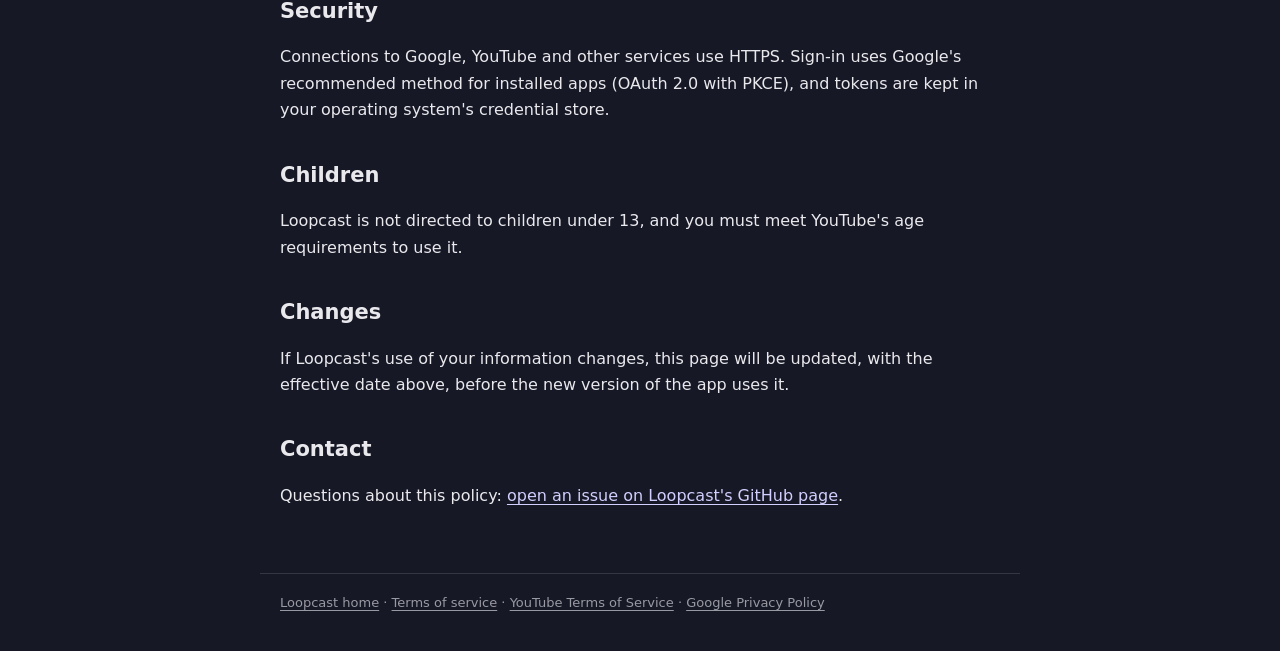
==== commit c3cb1488: "Privacy policy: video descriptions and optional Claude writing Co-Authored-By: Claude Opus 5.5 <nore" ====
--- a/docs/privacy/index.html
+++ b/docs/privacy/index.html
@@ -15,7 +15,7 @@
 </header>
 <main>
   <h1>Privacy policy</h1>
-  <p class="muted">Effective October 4, 2026</p>
+  <p class="muted">Effective October 5, 2026</p>
 
   <p>Loopcast is a desktop application that helps YouTube creators prepare, schedule and publish their own videos and posts. This policy explains what information Loopcast accesses, where it is kept, and how you control it. Loopcast runs on your computer: <strong>Loopcast has no servers that store your information, never sells it, and does not use it for advertising.</strong></p>
 
@@ -27,7 +27,7 @@
   <table>
     <tr><th>Permission</th><th>What Loopcast does with it</th></tr>
     <tr><td>Manage your YouTube videos (<code>youtube.upload</code>)</td><td>Uploads only the videos you approve in Loopcast's approval queue, with the title, description, tags, privacy setting and publish time you approved, and sets the thumbnail image you chose.</td></tr>
-    <tr><td>Manage your YouTube account (<code>youtube</code>)</td><td>Reads your channel's name, description and keywords, and the titles, tags, IDs and view counts of up to 200 of your uploads. Loopcast uses these to work out your channel's niche and topics, and to link your posts to your own matching videos. If you turn on <em>Live loop</em>, Loopcast also uses this permission to create a live broadcast and stream on your channel for each window you approve, and to end them when the window is over. Loopcast never changes or deletes your existing videos.</td></tr>
+    <tr><td>Manage your YouTube account (<code>youtube</code>)</td><td>Reads your channel's name, description and keywords, and the titles, tags, IDs, view counts and the start of the descriptions (up to 1,500 characters) of up to 200 of your uploads. Loopcast uses these to work out your channel's niche and topics, to link your posts to your own matching videos, and to write X post drafts from what those videos say. If you turn on <em>Live loop</em>, Loopcast also uses this permission to create a live broadcast and stream on your channel for each window you approve, and to end them when the window is over. Loopcast never changes or deletes your existing videos.</td></tr>
     <tr><td>View YouTube Analytics reports (<code>yt-analytics.readonly</code>)</td><td>Reads your own channel's analytics (views, watch time, subscribers, which websites sent viewers, live watch time, and your top videos) to show them on Loopcast's Analytics and Overview screens. Analytics are kept in memory for up to 15 minutes while Loopcast is open, and are never written to disk or sent anywhere.</td></tr>
   </table>
   <p>Loopcast also receives your channel name to show which account is connected.</p>
@@ -46,6 +46,7 @@
     <li><strong>To YouTube, for live loops</strong> you turn on and approve: the chosen video, streamed to your own channel for the window, with its title, description and the privacy setting you chose.</li>
     <li><strong>For keyword research</strong>: search phrases built from your niche keywords and words from your video's file name are sent to Google's public search-suggestion and Google Trends services and, if you enable it, to vidIQ with your own vidIQ key. These phrases are public search terms; no tokens or personal account details are included.</li>
     <li><strong>To X, TikTok and Instagram</strong>, only if you connect them and approve a post: the post text or caption you approved, which may include the title of and a link to one of your YouTube videos.</li>
+    <li><strong>To Anthropic, only if you add your own Claude API key</strong> (Settings → X post writing → Claude): to write an X post draft, Loopcast sends the featured video's title and description, the post's topic, your niche name and tone, and the text of your last few X posts (so the new one is different). Your key is stored only in your computer's credential store, requests are billed to your own Anthropic account, and Anthropic's commercial terms say it doesn't train its models on API data. Without a key, drafts are written on your computer and nothing is sent.</li>
     <li><strong>Streaming tools:</strong> the first time you turn on Live loop, Loopcast downloads ffmpeg (a free video tool) from its public download page and checks it against a fixed checksum. Nothing about you is sent.</li>
     <li><strong>TikTok and Instagram sign-in</strong> passes once through a small sign-in relay that adds Loopcast's app credential, as those services require. The relay stores and logs nothing. YouTube data never goes through it.</li>
   </ul>
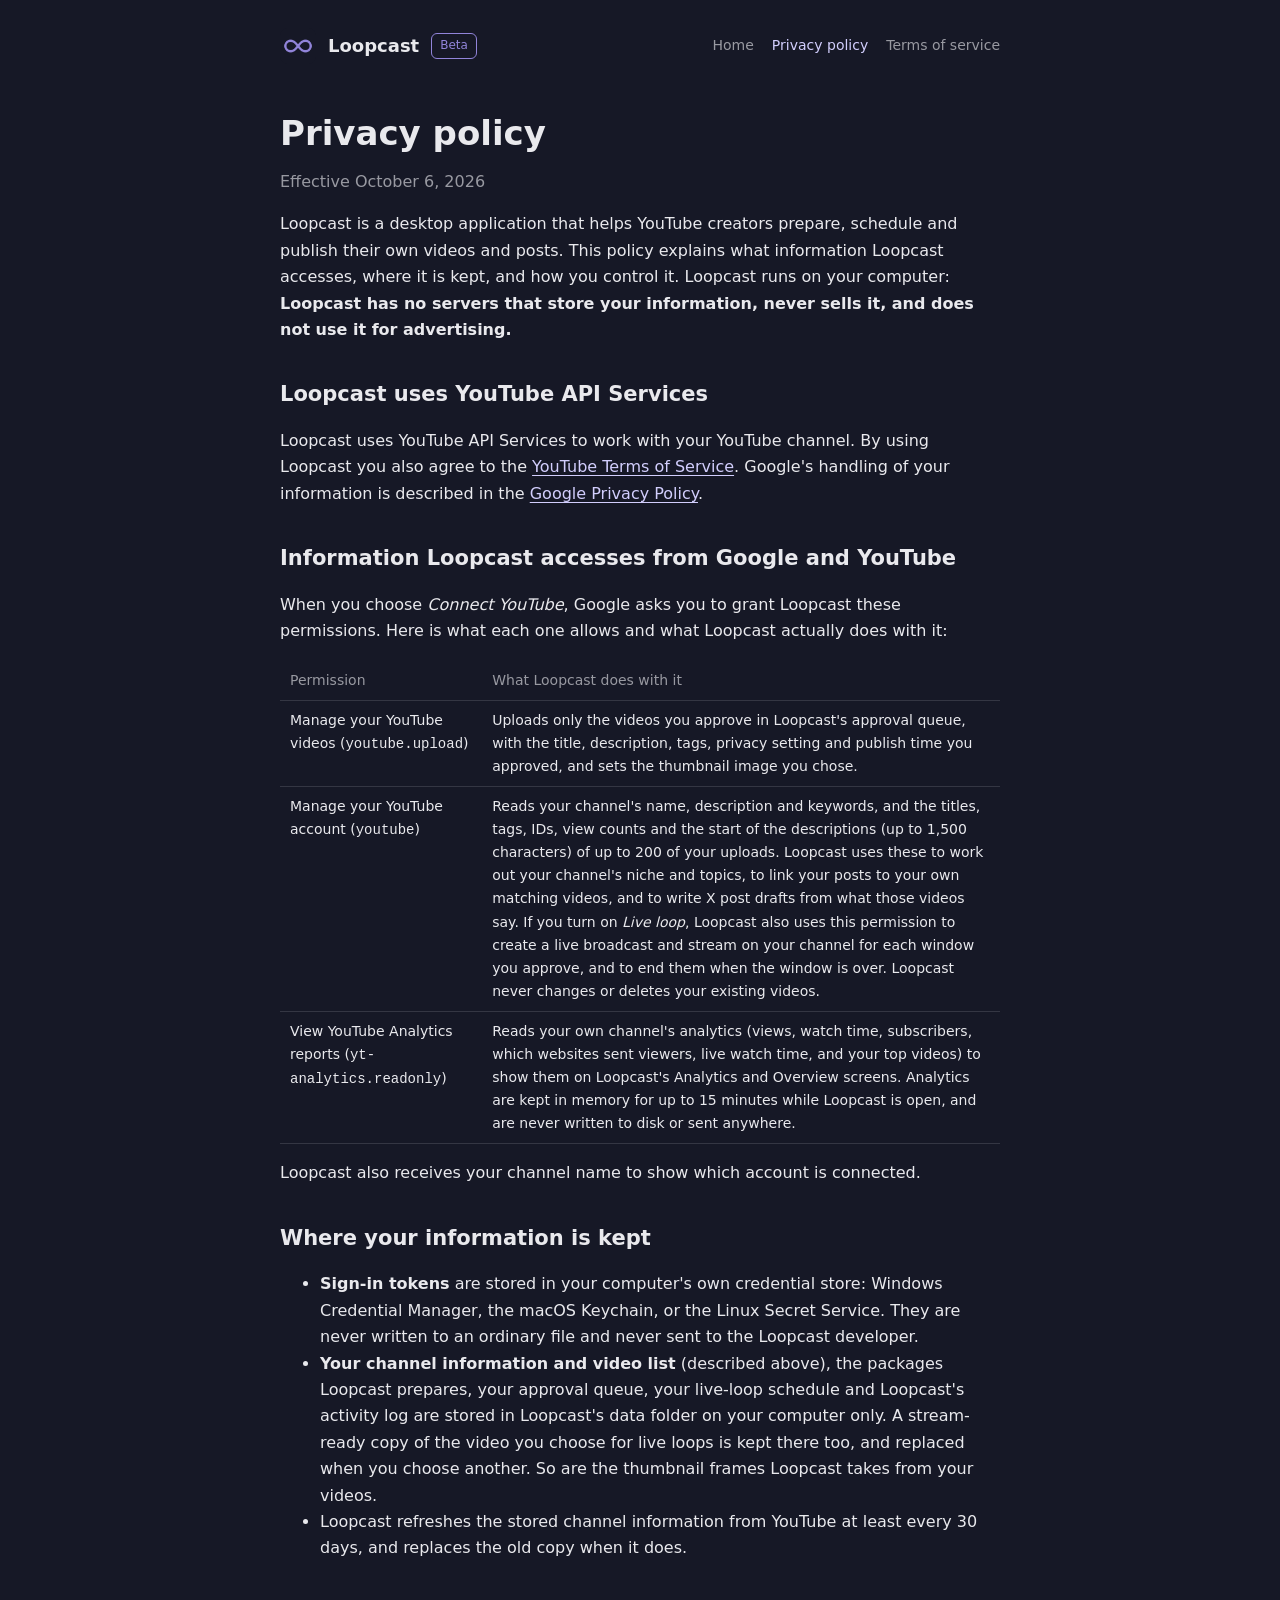
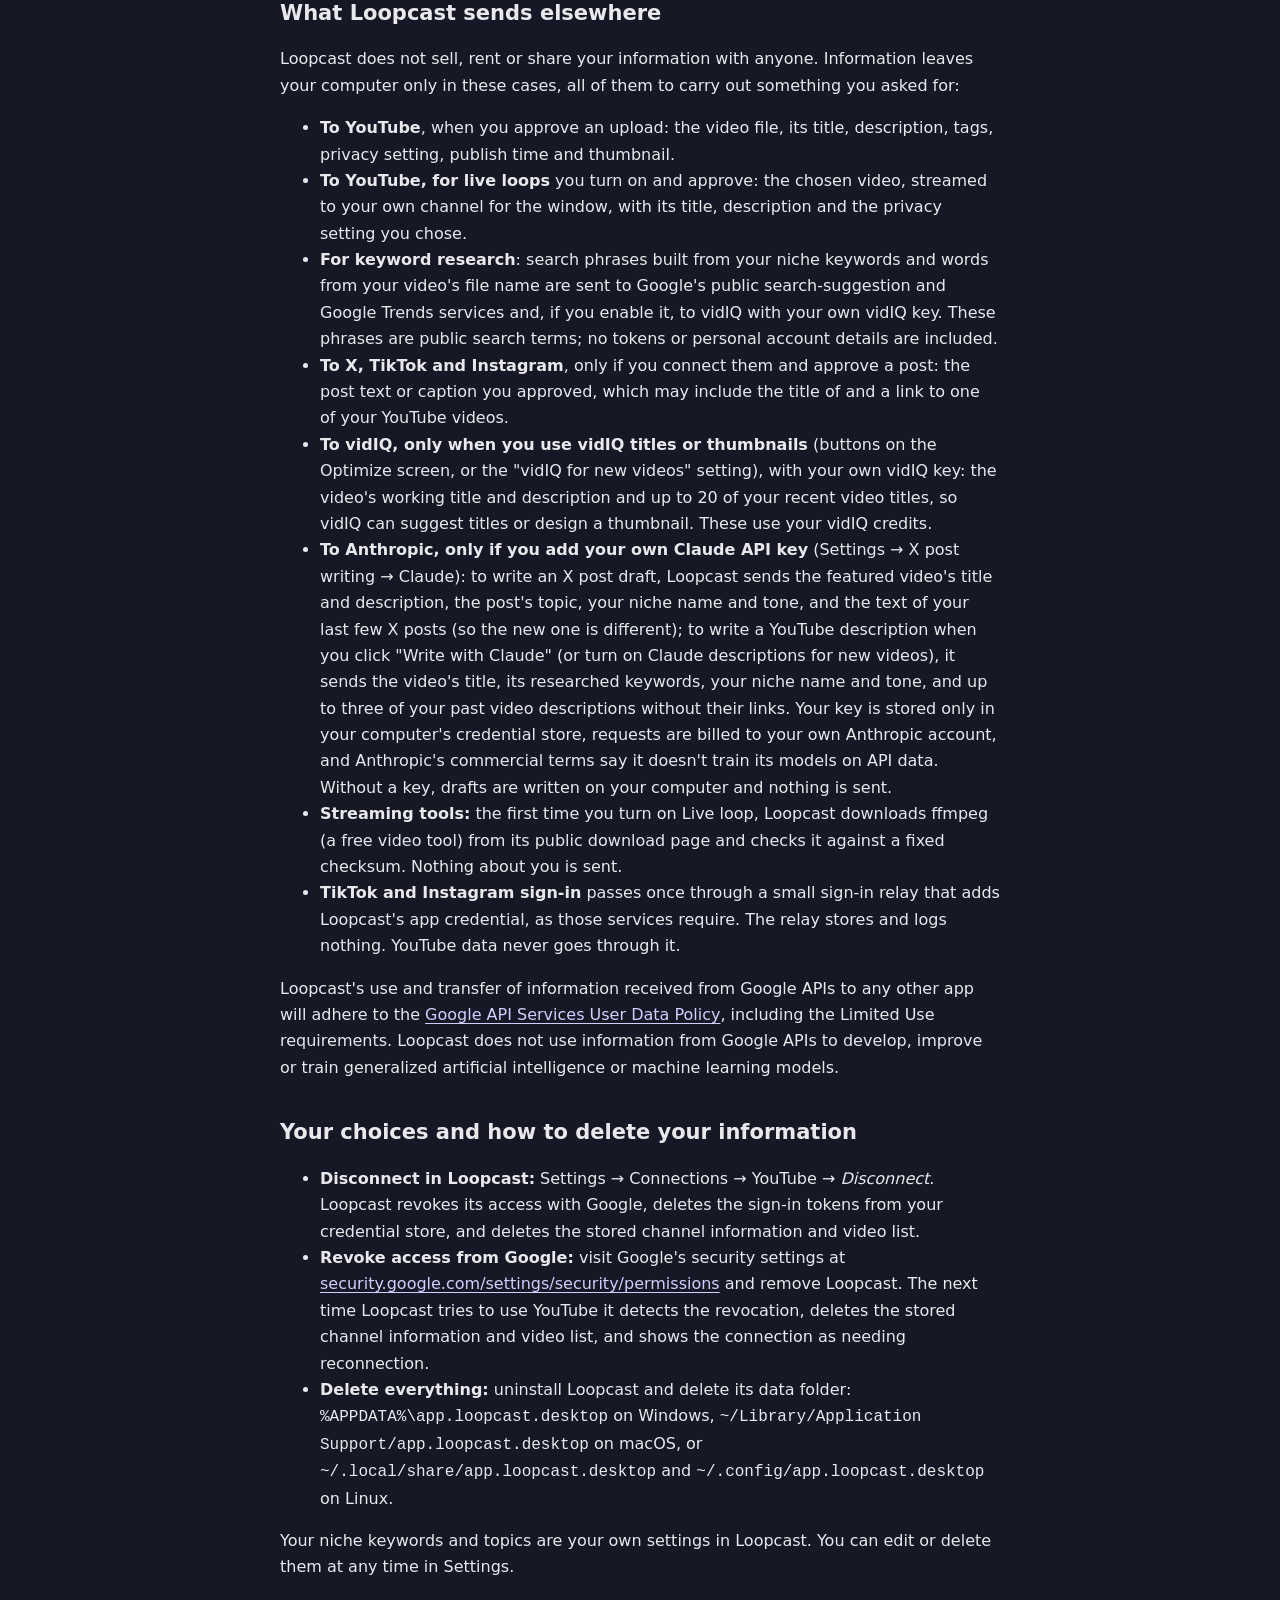
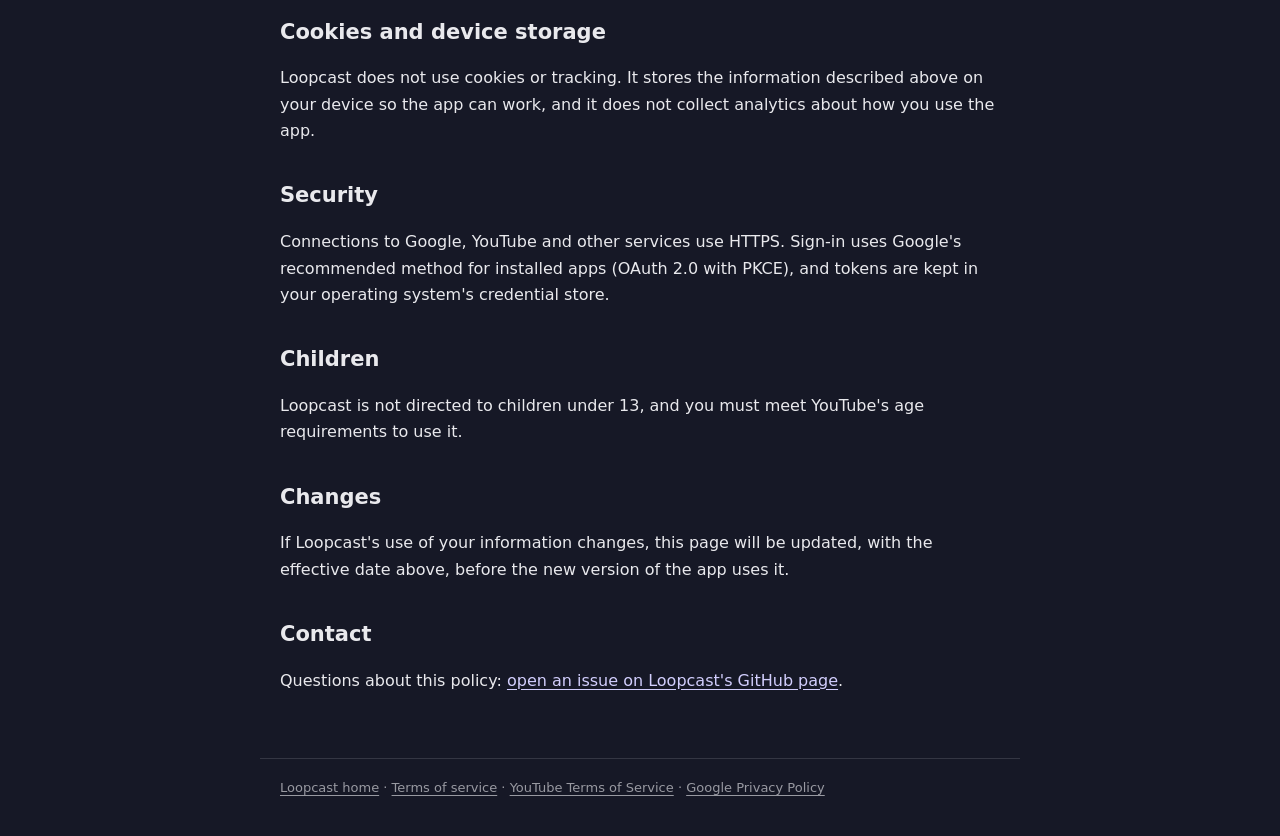
==== commit 23900aa4: "Privacy policy: optional vidIQ titles/thumbnails and Claude descriptions Co-Authored-By: Claude Opus" ====
--- a/docs/privacy/index.html
+++ b/docs/privacy/index.html
@@ -15,7 +15,7 @@
 </header>
 <main>
   <h1>Privacy policy</h1>
-  <p class="muted">Effective October 5, 2026</p>
+  <p class="muted">Effective October 6, 2026</p>
 
   <p>Loopcast is a desktop application that helps YouTube creators prepare, schedule and publish their own videos and posts. This policy explains what information Loopcast accesses, where it is kept, and how you control it. Loopcast runs on your computer: <strong>Loopcast has no servers that store your information, never sells it, and does not use it for advertising.</strong></p>
 
@@ -46,7 +46,8 @@
     <li><strong>To YouTube, for live loops</strong> you turn on and approve: the chosen video, streamed to your own channel for the window, with its title, description and the privacy setting you chose.</li>
     <li><strong>For keyword research</strong>: search phrases built from your niche keywords and words from your video's file name are sent to Google's public search-suggestion and Google Trends services and, if you enable it, to vidIQ with your own vidIQ key. These phrases are public search terms; no tokens or personal account details are included.</li>
     <li><strong>To X, TikTok and Instagram</strong>, only if you connect them and approve a post: the post text or caption you approved, which may include the title of and a link to one of your YouTube videos.</li>
-    <li><strong>To Anthropic, only if you add your own Claude API key</strong> (Settings → X post writing → Claude): to write an X post draft, Loopcast sends the featured video's title and description, the post's topic, your niche name and tone, and the text of your last few X posts (so the new one is different). Your key is stored only in your computer's credential store, requests are billed to your own Anthropic account, and Anthropic's commercial terms say it doesn't train its models on API data. Without a key, drafts are written on your computer and nothing is sent.</li>
+    <li><strong>To vidIQ, only when you use vidIQ titles or thumbnails</strong> (buttons on the Optimize screen, or the "vidIQ for new videos" setting), with your own vidIQ key: the video's working title and description and up to 20 of your recent video titles, so vidIQ can suggest titles or design a thumbnail. These use your vidIQ credits.</li>
+    <li><strong>To Anthropic, only if you add your own Claude API key</strong> (Settings → X post writing → Claude): to write an X post draft, Loopcast sends the featured video's title and description, the post's topic, your niche name and tone, and the text of your last few X posts (so the new one is different); to write a YouTube description when you click "Write with Claude" (or turn on Claude descriptions for new videos), it sends the video's title, its researched keywords, your niche name and tone, and up to three of your past video descriptions without their links. Your key is stored only in your computer's credential store, requests are billed to your own Anthropic account, and Anthropic's commercial terms say it doesn't train its models on API data. Without a key, drafts are written on your computer and nothing is sent.</li>
     <li><strong>Streaming tools:</strong> the first time you turn on Live loop, Loopcast downloads ffmpeg (a free video tool) from its public download page and checks it against a fixed checksum. Nothing about you is sent.</li>
     <li><strong>TikTok and Instagram sign-in</strong> passes once through a small sign-in relay that adds Loopcast's app credential, as those services require. The relay stores and logs nothing. YouTube data never goes through it.</li>
   </ul>
